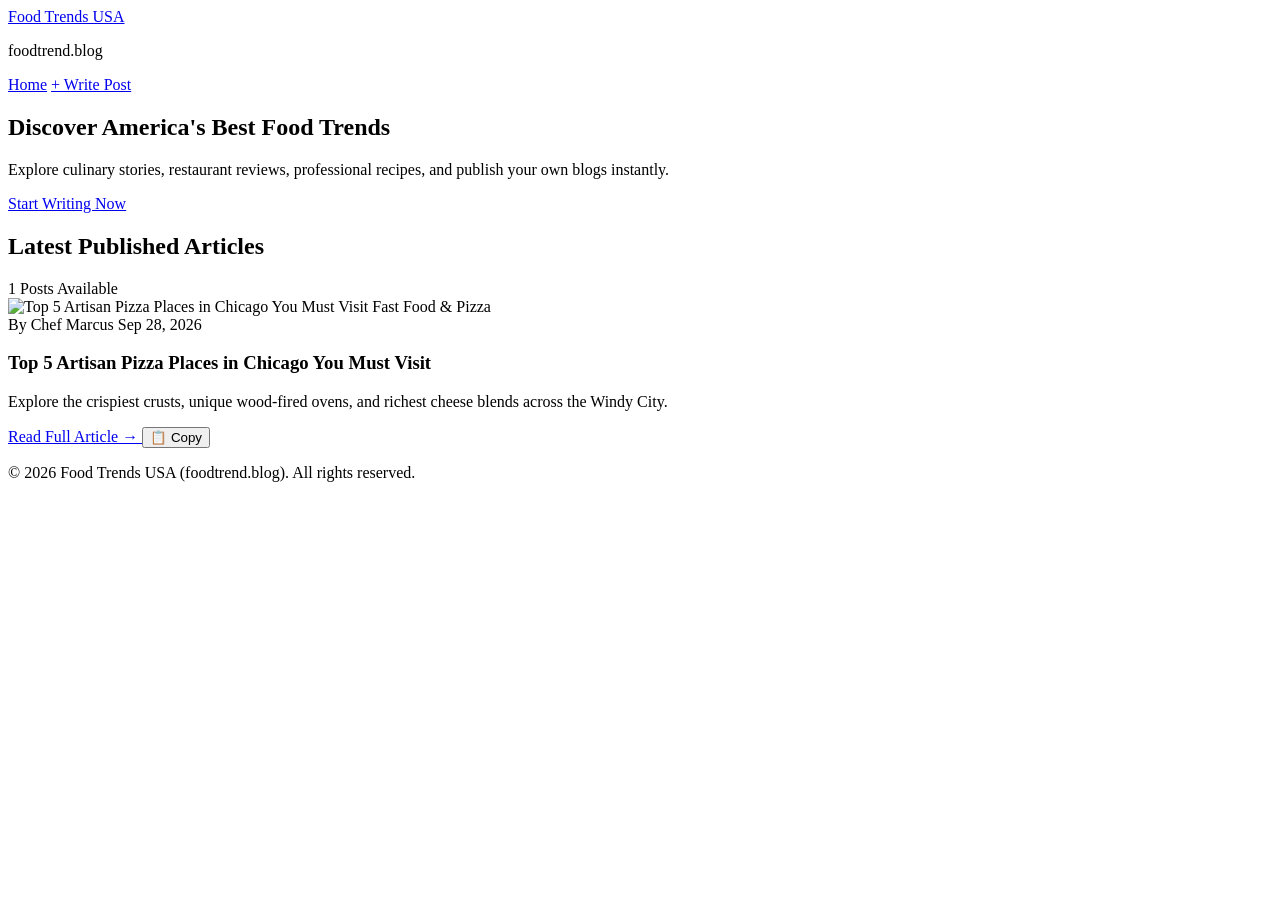
==== index.html @ 8c722fe7 "Update index.html" ====
<!DOCTYPE html>
<html lang="en">
<head>
    <meta charset="UTF-8">
    <meta name="viewport" content="width=device-width, initial-scale=1.0">
    <title>Food Trends USA - foodtrend.blog</title>
    <script src="https://cdn.tailwindcss.com"></script>
</head>
<body class="bg-gray-100 text-gray-900 font-sans">

    <!-- Navbar -->
    <header class="bg-white shadow-sm sticky top-0 z-50">
        <div class="max-w-7xl mx-auto px-6 py-4 flex justify-between items-center">
            <div>
                <a href="index.html" class="text-2xl font-black text-red-600 tracking-wider">Food Trends USA</a>
                <p class="text-xs text-gray-500">foodtrend.blog</p>
            </div>
            <nav class="space-x-6 flex items-center">
                <a href="index.html" class="font-medium text-gray-700 hover:text-red-600 transition">Home</a>
                <a href="create.html" class="bg-red-600 text-white px-5 py-2 rounded-lg font-semibold shadow hover:bg-red-700 transition">
                    + Write Post
                </a>
            </nav>
        </div>
    </header>

    <!-- Hero Section -->
    <section class="bg-gradient-to-r from-red-600 to-orange-600 text-white py-24 px-6 text-center">
        <div class="max-w-3xl mx-auto">
            <h1 class="text-4xl md:text-6xl font-extrabold mb-6 leading-tight">Discover America's Best Food Trends</h1>
            <p class="text-lg md:text-xl text-red-100 mb-8">Explore culinary stories, restaurant reviews, professional recipes, and publish your own blogs instantly.</p>
            <a href="create.html" class="inline-block bg-white text-red-600 font-bold px-8 py-3.5 rounded-full shadow-lg hover:bg-gray-100 transition">
                Start Writing Now
            </a>
        </div>
    </section>

    <!-- Blog Feed Section -->
    <main class="max-w-7xl mx-auto px-6 py-16">
        <div class="flex justify-between items-center mb-10">
            <h2 class="text-3xl font-black text-gray-800">Latest Published Articles</h2>
            <span id="postCount" class="text-sm font-semibold bg-red-100 text-red-600 px-3 py-1 rounded-full"></span>
        </div>
        
        <div id="blogGrid" class="grid grid-cols-1 md:grid-cols-2 lg:grid-cols-3 gap-8">
            <!-- Dynamic Cards Loaded via JS -->
        </div>
    </main>

    <!-- Footer -->
    <footer class="bg-gray-900 text-white py-10 text-center mt-20">
        <p class="text-sm text-gray-400">&copy; 2026 Food Trends USA (foodtrend.blog). All rights reserved.</p>
    </footer>

    <script>
        const defaultPosts = [
            {
                slug: "top-artisan-pizza-chicago",
                title: "Top 5 Artisan Pizza Places in Chicago You Must Visit",
                metaTitle: "Top 5 Artisan Pizza Places in Chicago | Food Trends USA",
                category: "Fast Food & Pizza",
                tags: "Pizza, Chicago, Cheese, Dining",
                author: "Chef Marcus",
                date: "Sep 28, 2026",
                imageUrl: "https://images.unsplash.com/photo-1513104890138-7c749659a591?auto=format&fit=crop&w=600&q=80",
                shortDesc: "Explore the crispiest crusts, unique wood-fired ovens, and richest cheese blends across the Windy City.",
                longDesc: "<h2>Introduction to Chicago Pizza Scene</h2><p>Chicago is world-famous for its deep dish, but the artisan thin-crust and wood-fired scene has exploded recently.</p><h3>Why Wood-Fired Matters</h3><p>The high heat locks in juices and creates a smoky char unmatched by standard commercial ovens.</p>"
            }
        ];

        function getPosts() {
            const stored = localStorage.getItem('foodtrend_posts');
            if (!stored) {
                localStorage.setItem('foodtrend_posts', JSON.stringify(defaultPosts));
                return defaultPosts;
            }
            return JSON.parse(stored);
        }

        function renderHome() {
            const posts = getPosts();
            const grid = document.getElementById('blogGrid');
            document.getElementById('postCount').innerText = `${posts.length} Posts Available`;
            grid.innerHTML = '';

            posts.forEach((post, index) => {
                grid.innerHTML += `
                    <article class="bg-white rounded-2xl shadow-md overflow-hidden flex flex-col justify-between border border-gray-100 hover:shadow-xl transition transform hover:-translate-y-1">
                        <div>
                            <div class="relative">
                                <img src="${post.imageUrl}" alt="${post.title}" class="w-full h-52 object-cover">
                                <span class="absolute top-4 left-4 bg-red-600 text-white text-xs font-bold px-3 py-1 rounded-full uppercase tracking-wider">${post.category || 'General'}</span>
                            </div>
                            <div class="p-6">
                                <div class="flex justify-between items-center text-xs text-gray-500 mb-2">
                                    <span>By ${post.author || 'Admin'}</span>
                                    <span>${post.date || 'Today'}</span>
                                </div>
                                <h3 class="text-xl font-bold mb-3 text-gray-900 leading-snug hover:text-red-600 cursor-pointer" onclick="viewPost('${post.slug}')">${post.title}</h3>
                                <p class="text-gray-600 text-sm line-clamp-3 mb-4">${post.shortDesc}</p>
                            </div>
                        </div>
                        <div class="px-6 pb-6 pt-0 flex items-center justify-between border-t border-gray-50 pt-4">
                            <a href="post.html?slug=${post.slug}" class="text-red-600 font-bold text-sm hover:underline flex items-center gap-1">
                                Read Full Article &rarr;
                            </a>
                            <button onclick="copyPostContent(${index})" class="text-gray-500 hover:text-gray-800 text-xs bg-gray-100 px-3 py-1.5 rounded-lg transition" title="Copy Content">
                                📋 Copy
                            </button>
                        </div>
                    </article>
                `;
            });
        }

        function viewPost(slug) {
            window.location.href = `post.html?slug=${slug}`;
        }

        function copyPostContent(index) {
            const posts = getPosts();
            const p = posts[index];
            const cleanText = `Title: ${p.title}\nMeta Title: ${p.metaTitle}\nCategory: ${p.category}\n\nSummary:\n${p.shortDesc}\n\nContent:\n${p.longDesc.replace(/<[^>]*>?/gm, '')}`;
            navigator.clipboard.writeText(cleanText).then(() => {
                alert('Blog post content copied successfully!');
            });
        }

        renderHome();
    </script>
</body>
</html>
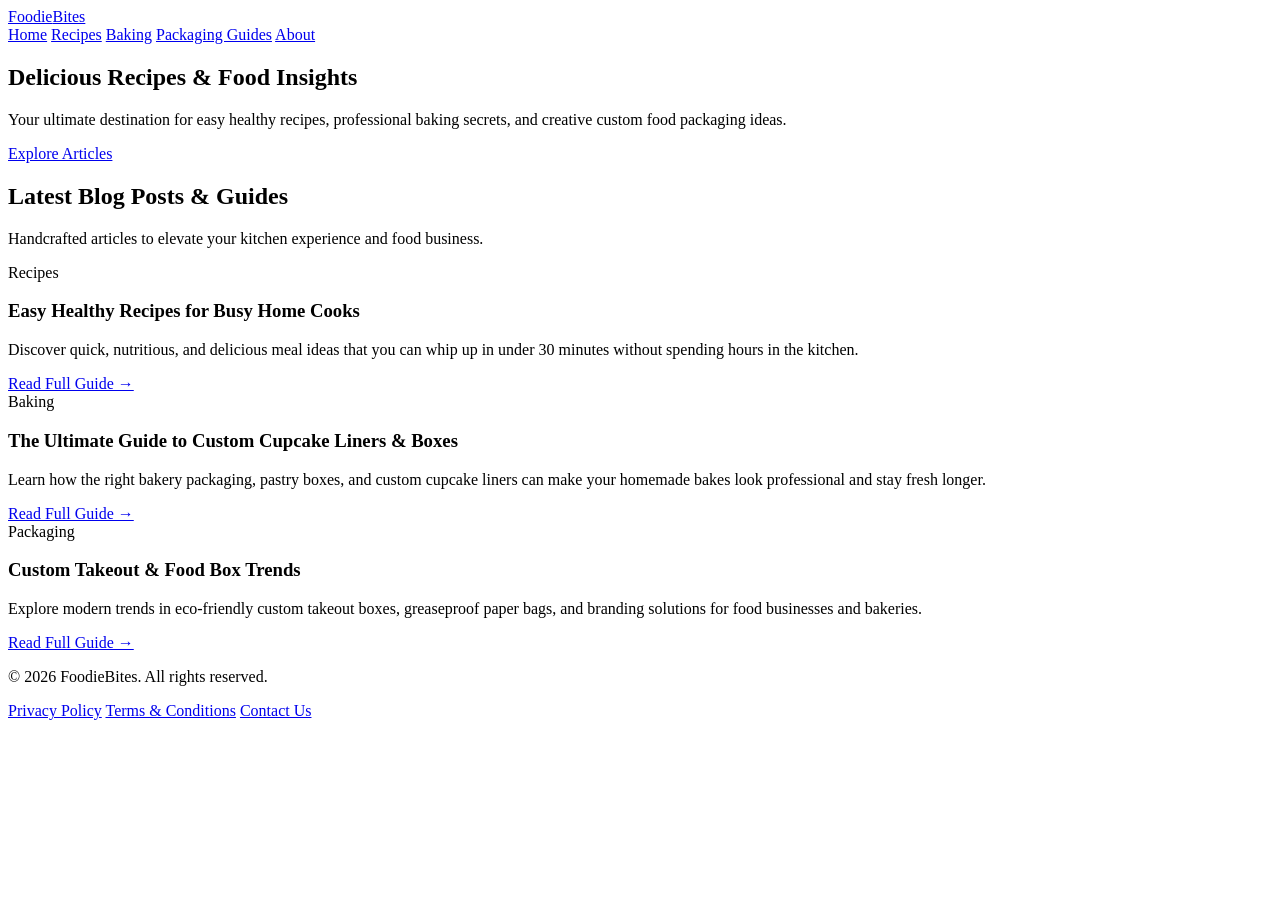
==== commit df474db9: "Update index.html" ====
--- a/index.html
+++ b/index.html
@@ -1,132 +1,88 @@
 <!DOCTYPE html>
 <html lang="en">
 <head>
-    <meta charset="UTF-8">
-    <meta name="viewport" content="width=device-width, initial-scale=1.0">
-    <title>Food Trends USA - foodtrend.blog</title>
-    <script src="https://cdn.tailwindcss.com"></script>
+  <meta charset="utf-8">
+  <meta name="viewport" content="width=device-width, initial-scale=1">
+  <!-- Google Verification Code -->
+  <meta name="google-site-verification" content="UQlY8ThGU6vv7Ort5aW_sakF5LEtKcS9gY_GCcr0m2M" />
+  <title>FoodieBites | Delicious Recipes, Baking Tips & Packaging Guides</title>
+  <meta name="description" content="Explore easy healthy recipes, expert baking tips, custom food packaging guides, and delicious meal inspiration for home cooks.">
+  <link rel="stylesheet" href="style.css">
+  <!-- Google Fonts for modern typography -->
+  <link href="https://fonts.googleapis.com/css2?family=Poppins:wght@300;400;500;600;700&display=swap" rel="stylesheet">
 </head>
-<body class="bg-gray-100 text-gray-900 font-sans">
+<body>
 
-    <!-- Navbar -->
-    <header class="bg-white shadow-sm sticky top-0 z-50">
-        <div class="max-w-7xl mx-auto px-6 py-4 flex justify-between items-center">
-            <div>
-                <a href="index.html" class="text-2xl font-black text-red-600 tracking-wider">Food Trends USA</a>
-                <p class="text-xs text-gray-500">foodtrend.blog</p>
-            </div>
-            <nav class="space-x-6 flex items-center">
-                <a href="index.html" class="font-medium text-gray-700 hover:text-red-600 transition">Home</a>
-                <a href="create.html" class="bg-red-600 text-white px-5 py-2 rounded-lg font-semibold shadow hover:bg-red-700 transition">
-                    + Write Post
-                </a>
-            </nav>
-        </div>
-    </header>
+  <!-- Header Section -->
+  <header class="site-header">
+    <div class="container header-container">
+      <a href="index.html" class="logo">Foodie<span>Bites</span></a>
+      <nav class="nav-links">
+        <a href="index.html" class="active">Home</a>
+        <a href="#recipes">Recipes</a>
+        <a href="#baking">Baking</a>
+        <a href="#packaging">Packaging Guides</a>
+        <a href="#about">About</a>
+      </nav>
+    </div>
+  </header>
 
-    <!-- Hero Section -->
-    <section class="bg-gradient-to-r from-red-600 to-orange-600 text-white py-24 px-6 text-center">
-        <div class="max-w-3xl mx-auto">
-            <h1 class="text-4xl md:text-6xl font-extrabold mb-6 leading-tight">Discover America's Best Food Trends</h1>
-            <p class="text-lg md:text-xl text-red-100 mb-8">Explore culinary stories, restaurant reviews, professional recipes, and publish your own blogs instantly.</p>
-            <a href="create.html" class="inline-block bg-white text-red-600 font-bold px-8 py-3.5 rounded-full shadow-lg hover:bg-gray-100 transition">
-                Start Writing Now
-            </a>
-        </div>
-    </section>
+  <!-- Hero Banner Section -->
+  <section class="hero-section">
+    <div class="container hero-content">
+      <h1>Delicious Recipes & Food Insights</h1>
+      <p>Your ultimate destination for easy healthy recipes, professional baking secrets, and creative custom food packaging ideas.</p>
+      <a href="#recipes" class="btn-primary">Explore Articles</a>
+    </div>
+  </section>
 
-    <!-- Blog Feed Section -->
-    <main class="max-w-7xl mx-auto px-6 py-16">
-        <div class="flex justify-between items-center mb-10">
-            <h2 class="text-3xl font-black text-gray-800">Latest Published Articles</h2>
-            <span id="postCount" class="text-sm font-semibold bg-red-100 text-red-600 px-3 py-1 rounded-full"></span>
-        </div>
-        
-        <div id="blogGrid" class="grid grid-cols-1 md:grid-cols-2 lg:grid-cols-3 gap-8">
-            <!-- Dynamic Cards Loaded via JS -->
-        </div>
-    </main>
+  <!-- Main Content / Blog Grid -->
+  <main class="container main-content">
+    <div class="section-title">
+      <h2>Latest Blog Posts & Guides</h2>
+      <p>Handcrafted articles to elevate your kitchen experience and food business.</p>
+    </div>
 
-    <!-- Footer -->
-    <footer class="bg-gray-900 text-white py-10 text-center mt-20">
-        <p class="text-sm text-gray-400">&copy; 2026 Food Trends USA (foodtrend.blog). All rights reserved.</p>
-    </footer>
+    <div class="article-grid">
+      
+      <!-- Article 1: Face Serum -> Converted to Healthy Recipe / Food Guide -->
+      <div class="card">
+        <div class="card-badge">Recipes</div>
+        <h3>Easy Healthy Recipes for Busy Home Cooks</h3>
+        <p>Discover quick, nutritious, and delicious meal ideas that you can whip up in under 30 minutes without spending hours in the kitchen.</p>
+        <a href="easy-healthy-recipes.html" class="read-more">Read Full Guide &rarr;</a>
+      </div>
 
-    <script>
-        const defaultPosts = [
-            {
-                slug: "top-artisan-pizza-chicago",
-                title: "Top 5 Artisan Pizza Places in Chicago You Must Visit",
-                metaTitle: "Top 5 Artisan Pizza Places in Chicago | Food Trends USA",
-                category: "Fast Food & Pizza",
-                tags: "Pizza, Chicago, Cheese, Dining",
-                author: "Chef Marcus",
-                date: "Sep 28, 2026",
-                imageUrl: "https://images.unsplash.com/photo-1513104890138-7c749659a591?auto=format&fit=crop&w=600&q=80",
-                shortDesc: "Explore the crispiest crusts, unique wood-fired ovens, and richest cheese blends across the Windy City.",
-                longDesc: "<h2>Introduction to Chicago Pizza Scene</h2><p>Chicago is world-famous for its deep dish, but the artisan thin-crust and wood-fired scene has exploded recently.</p><h3>Why Wood-Fired Matters</h3><p>The high heat locks in juices and creates a smoky char unmatched by standard commercial ovens.</p>"
-            }
-        ];
+      <!-- Article 2: Matte vs Glossy -> Converted to Baking / Pastry -->
+      <div class="card">
+        <div class="card-badge">Baking</div>
+        <h3>The Ultimate Guide to Custom Cupcake Liners & Boxes</h3>
+        <p>Learn how the right bakery packaging, pastry boxes, and custom cupcake liners can make your homemade bakes look professional and stay fresh longer.</p>
+        <a href="custom-cupcake-liners-boxes.html" class="read-more">Read Full Guide &rarr;</a>
+      </div>
 
-        function getPosts() {
-            const stored = localStorage.getItem('foodtrend_posts');
-            if (!stored) {
-                localStorage.setItem('foodtrend_posts', JSON.stringify(defaultPosts));
-                return defaultPosts;
-            }
-            return JSON.parse(stored);
-        }
+      <!-- Article 3: New Food Packaging Card -->
+      <div class="card">
+        <div class="card-badge">Packaging</div>
+        <h3>Custom Takeout & Food Box Trends</h3>
+        <p>Explore modern trends in eco-friendly custom takeout boxes, greaseproof paper bags, and branding solutions for food businesses and bakeries.</p>
+        <a href="custom-food-packaging-trends.html" class="read-more">Read Full Guide &rarr;</a>
+      </div>
 
-        function renderHome() {
-            const posts = getPosts();
-            const grid = document.getElementById('blogGrid');
-            document.getElementById('postCount').innerText = `${posts.length} Posts Available`;
-            grid.innerHTML = '';
+    </div>
+  </main>
 
-            posts.forEach((post, index) => {
-                grid.innerHTML += `
-                    <article class="bg-white rounded-2xl shadow-md overflow-hidden flex flex-col justify-between border border-gray-100 hover:shadow-xl transition transform hover:-translate-y-1">
-                        <div>
-                            <div class="relative">
-                                <img src="${post.imageUrl}" alt="${post.title}" class="w-full h-52 object-cover">
-                                <span class="absolute top-4 left-4 bg-red-600 text-white text-xs font-bold px-3 py-1 rounded-full uppercase tracking-wider">${post.category || 'General'}</span>
-                            </div>
-                            <div class="p-6">
-                                <div class="flex justify-between items-center text-xs text-gray-500 mb-2">
-                                    <span>By ${post.author || 'Admin'}</span>
-                                    <span>${post.date || 'Today'}</span>
-                                </div>
-                                <h3 class="text-xl font-bold mb-3 text-gray-900 leading-snug hover:text-red-600 cursor-pointer" onclick="viewPost('${post.slug}')">${post.title}</h3>
-                                <p class="text-gray-600 text-sm line-clamp-3 mb-4">${post.shortDesc}</p>
-                            </div>
-                        </div>
-                        <div class="px-6 pb-6 pt-0 flex items-center justify-between border-t border-gray-50 pt-4">
-                            <a href="post.html?slug=${post.slug}" class="text-red-600 font-bold text-sm hover:underline flex items-center gap-1">
-                                Read Full Article &rarr;
-                            </a>
-                            <button onclick="copyPostContent(${index})" class="text-gray-500 hover:text-gray-800 text-xs bg-gray-100 px-3 py-1.5 rounded-lg transition" title="Copy Content">
-                                📋 Copy
-                            </button>
-                        </div>
-                    </article>
-                `;
-            });
-        }
+  <!-- Footer Section -->
+  <footer class="site-footer">
+    <div class="container footer-content">
+      <p>&copy; 2026 FoodieBites. All rights reserved.</p>
+      <div class="footer-links">
+        <a href="#">Privacy Policy</a>
+        <a href="#">Terms & Conditions</a>
+        <a href="#">Contact Us</a>
+      </div>
+    </div>
+  </footer>
 
-        function viewPost(slug) {
-            window.location.href = `post.html?slug=${slug}`;
-        }
-
-        function copyPostContent(index) {
-            const posts = getPosts();
-            const p = posts[index];
-            const cleanText = `Title: ${p.title}\nMeta Title: ${p.metaTitle}\nCategory: ${p.category}\n\nSummary:\n${p.shortDesc}\n\nContent:\n${p.longDesc.replace(/<[^>]*>?/gm, '')}`;
-            navigator.clipboard.writeText(cleanText).then(() => {
-                alert('Blog post content copied successfully!');
-            });
-        }
-
-        renderHome();
-    </script>
 </body>
 </html>
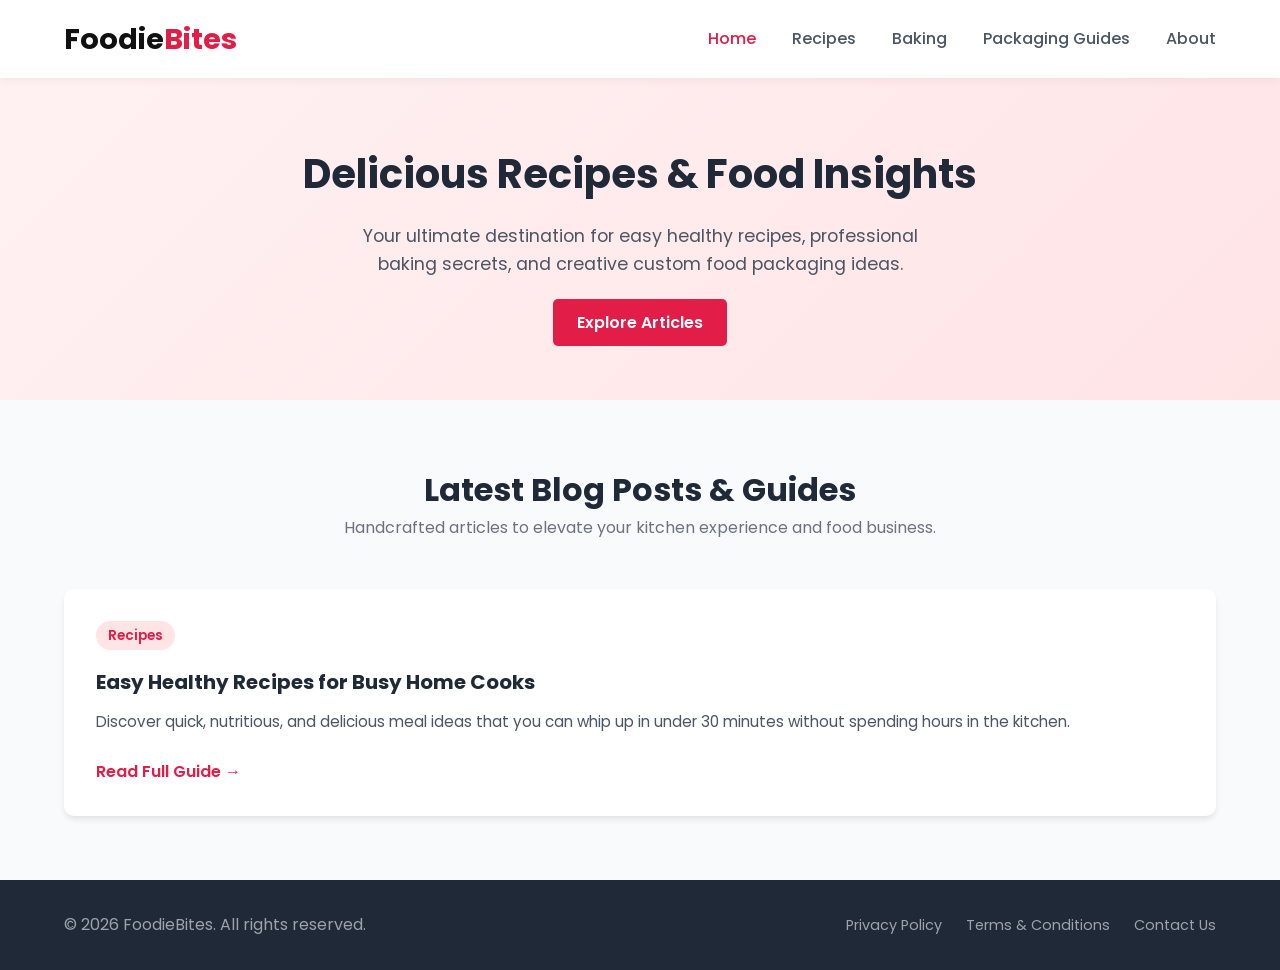
==== commit dace7637: "Update index.html" ====
--- a/index.html
+++ b/index.html
@@ -53,21 +53,6 @@
         <a href="easy-healthy-recipes.html" class="read-more">Read Full Guide &rarr;</a>
       </div>
 
-      <!-- Article 2: Matte vs Glossy -> Converted to Baking / Pastry -->
-      <div class="card">
-        <div class="card-badge">Baking</div>
-        <h3>The Ultimate Guide to Custom Cupcake Liners & Boxes</h3>
-        <p>Learn how the right bakery packaging, pastry boxes, and custom cupcake liners can make your homemade bakes look professional and stay fresh longer.</p>
-        <a href="custom-cupcake-liners-boxes.html" class="read-more">Read Full Guide &rarr;</a>
-      </div>
-
-      <!-- Article 3: New Food Packaging Card -->
-      <div class="card">
-        <div class="card-badge">Packaging</div>
-        <h3>Custom Takeout & Food Box Trends</h3>
-        <p>Explore modern trends in eco-friendly custom takeout boxes, greaseproof paper bags, and branding solutions for food businesses and bakeries.</p>
-        <a href="custom-food-packaging-trends.html" class="read-more">Read Full Guide &rarr;</a>
-      </div>
 
     </div>
   </main>
--- a/style.css
+++ b/style.css
@@ -0,0 +1,210 @@
+/* Global Reset & Styling */
+* {
+  margin: 0;
+  padding: 0;
+  box-sizing: border-box;
+}
+
+body {
+  font-family: 'Poppins', sans-serif;
+  color: #333;
+  background-color: #f9fafb;
+  line-height: 1.6;
+}
+
+.container {
+  width: 90%;
+  max-width: 1200px;
+  margin: 0 auto;
+}
+
+/* Header */
+.site-header {
+  background: #ffffff;
+  box-shadow: 0 2px 10px rgba(0,0,0,0.05);
+  position: sticky;
+  top: 0;
+  z-index: 100;
+}
+
+.header-container {
+  display: flex;
+  justify-content: space-between;
+  align-items: center;
+  padding: 1rem 0;
+}
+
+.logo {
+  font-size: 1.8rem;
+  font-weight: 700;
+  color: #111;
+  text-decoration: none;
+}
+
+.logo span {
+  color: #e11d48;
+}
+
+.nav-links a {
+  margin-left: 2rem;
+  text-decoration: none;
+  color: #4b5563;
+  font-weight: 500;
+  transition: color 0.3s;
+}
+
+.nav-links a:hover, .nav-links a.active {
+  color: #e11d48;
+}
+
+/* Hero Section */
+.hero-section {
+  background: linear-gradient(135deg, #fff1f2 0%, #ffe4e6 100%);
+  padding: 4rem 0;
+  text-align: center;
+}
+
+.hero-content h1 {
+  font-size: 2.5rem;
+  color: #1f2937;
+  margin-bottom: 1rem;
+}
+
+.hero-content p {
+  font-size: 1.1rem;
+  color: #4b5563;
+  max-width: 600px;
+  margin: 0 auto 2rem auto;
+}
+
+.btn-primary {
+  background-color: #e11d48;
+  color: #fff;
+  padding: 0.75rem 1.5rem;
+  border-radius: 5px;
+  text-decoration: none;
+  font-weight: 600;
+  transition: background 0.3s;
+}
+
+.btn-primary:hover {
+  background-color: #be123c;
+}
+
+/* Main Content & Grid */
+.main-content {
+  padding: 4rem 0;
+}
+
+.section-title {
+  text-align: center;
+  margin-bottom: 3rem;
+}
+
+.section-title h2 {
+  font-size: 2rem;
+  color: #1f2937;
+}
+
+.section-title p {
+  color: #6b7280;
+}
+
+.article-grid {
+  display: grid;
+  grid-template-columns: repeat(auto-fit, minmax(320px, 1fr));
+  gap: 2rem;
+}
+
+/* Card Styling */
+.card {
+  background: #ffffff;
+  padding: 2rem;
+  border-radius: 10px;
+  box-shadow: 0 4px 6px -1px rgba(0, 0, 0, 0.1);
+  transition: transform 0.3s, box-shadow 0.3s;
+  display: flex;
+  flex-direction: column;
+  justify-content: space-between;
+}
+
+.card:hover {
+  transform: translateY(-5px);
+  box-shadow: 0 10px 15px -3px rgba(0, 0, 0, 0.1);
+}
+
+.card-badge {
+  display: inline-block;
+  background-color: #fffe1;
+  background-color: #ffe4e6;
+  color: #e11d48;
+  padding: 0.25rem 0.75rem;
+  font-size: 0.85rem;
+  font-weight: 600;
+  border-radius: 20px;
+  margin-bottom: 1rem;
+  width: fit-content;
+}
+
+.card h3 {
+  font-size: 1.25rem;
+  color: #1f2937;
+  margin-bottom: 0.75rem;
+}
+
+.card p {
+  color: #4b5563;
+  font-size: 0.95rem;
+  margin-bottom: 1.5rem;
+}
+
+.read-more {
+  color: #e11d48;
+  text-decoration: none;
+  font-weight: 600;
+  display: inline-flex;
+  align-items: center;
+  gap: 0.5rem;
+  margin-top: auto;
+}
+
+.read-more:hover {
+  text-decoration: underline;
+}
+
+/* Footer */
+.site-footer {
+  background-color: #1f2937;
+  color: #9ca3af;
+  padding: 2rem 0;
+  text-align: center;
+}
+
+.footer-content {
+  display: flex;
+  flex-direction: column;
+  gap: 1rem;
+  align-items: center;
+}
+
+.footer-links {
+  display: flex;
+  gap: 1.5rem;
+}
+
+.footer-links a {
+  color: #9ca3af;
+  text-decoration: none;
+  font-size: 0.9rem;
+}
+
+.footer-links a:hover {
+  color: #fff;
+}
+
+@media(min-width: 768px) {
+  .footer-content {
+    flex-direction: row;
+    justify-content: space-between;
+  }
+}
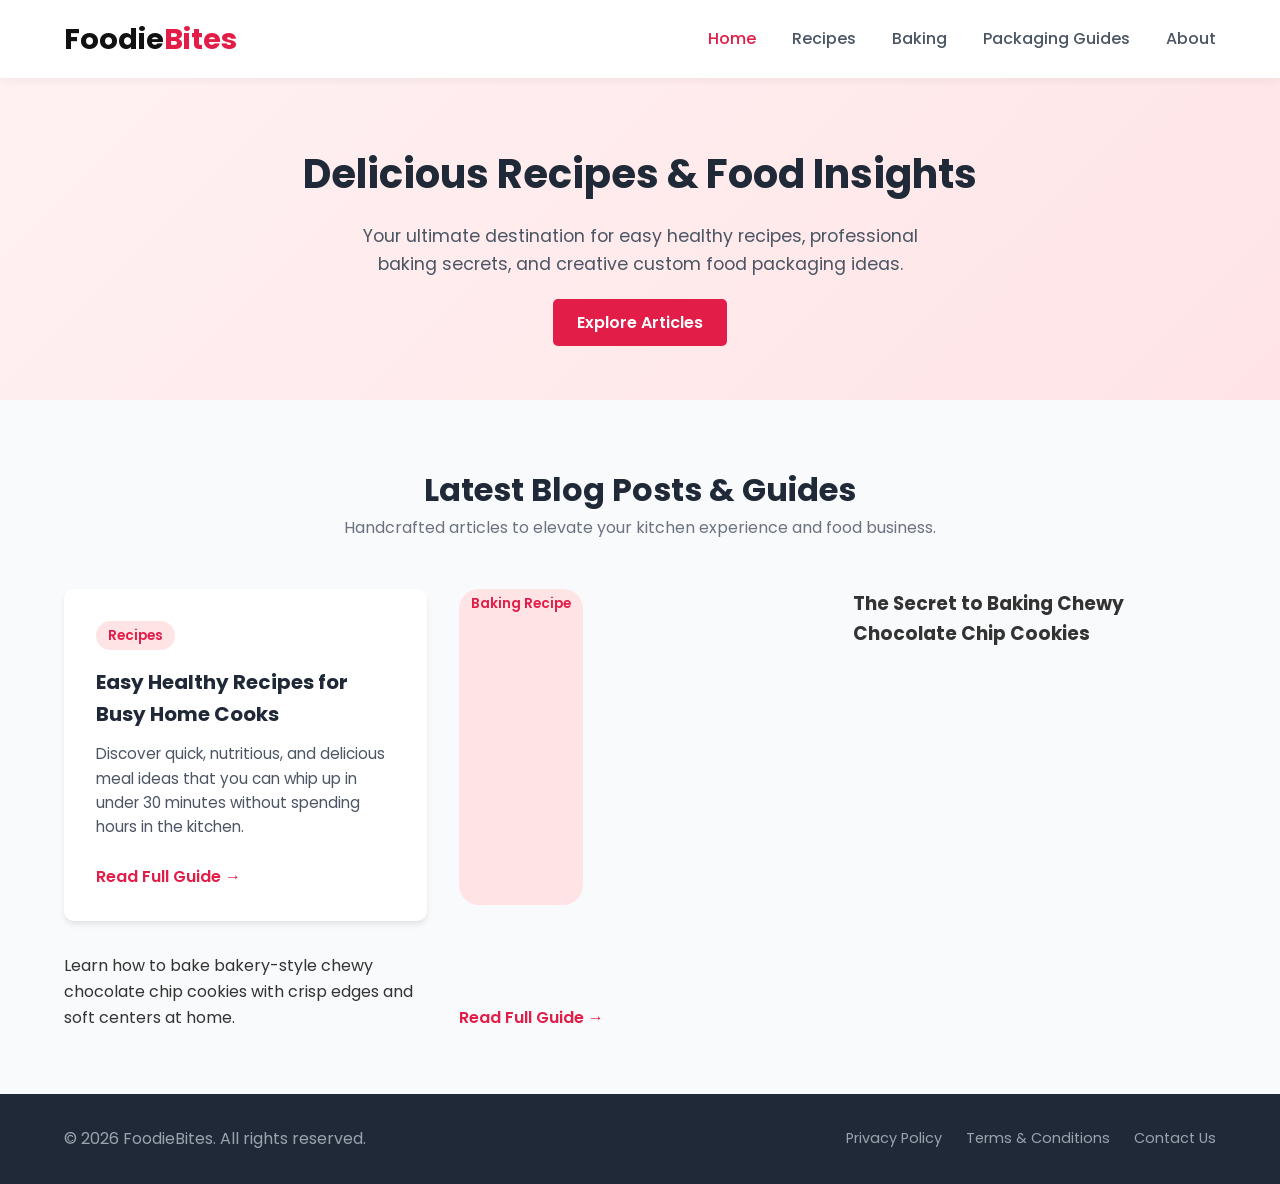
==== commit 72de82a9: "Add baking recipe section to index.html" ====
--- a/index.html
+++ b/index.html
@@ -52,6 +52,12 @@
         <p>Discover quick, nutritious, and delicious meal ideas that you can whip up in under 30 minutes without spending hours in the kitchen.</p>
         <a href="easy-healthy-recipes.html" class="read-more">Read Full Guide &rarr;</a>
       </div>
+      
+      <div class="card-badge">Baking Recipe</div>
+        <h3>The Secret to Baking Chewy Chocolate Chip Cookies</h3>
+        <p>Learn how to bake bakery-style chewy chocolate chip cookies with crisp edges and soft centers at home.</p>
+        <a href="chocolate-chip-cookies.html" class="read-more">Read Full Guide &rarr;</a>
+      </div>
 
 
     </div>
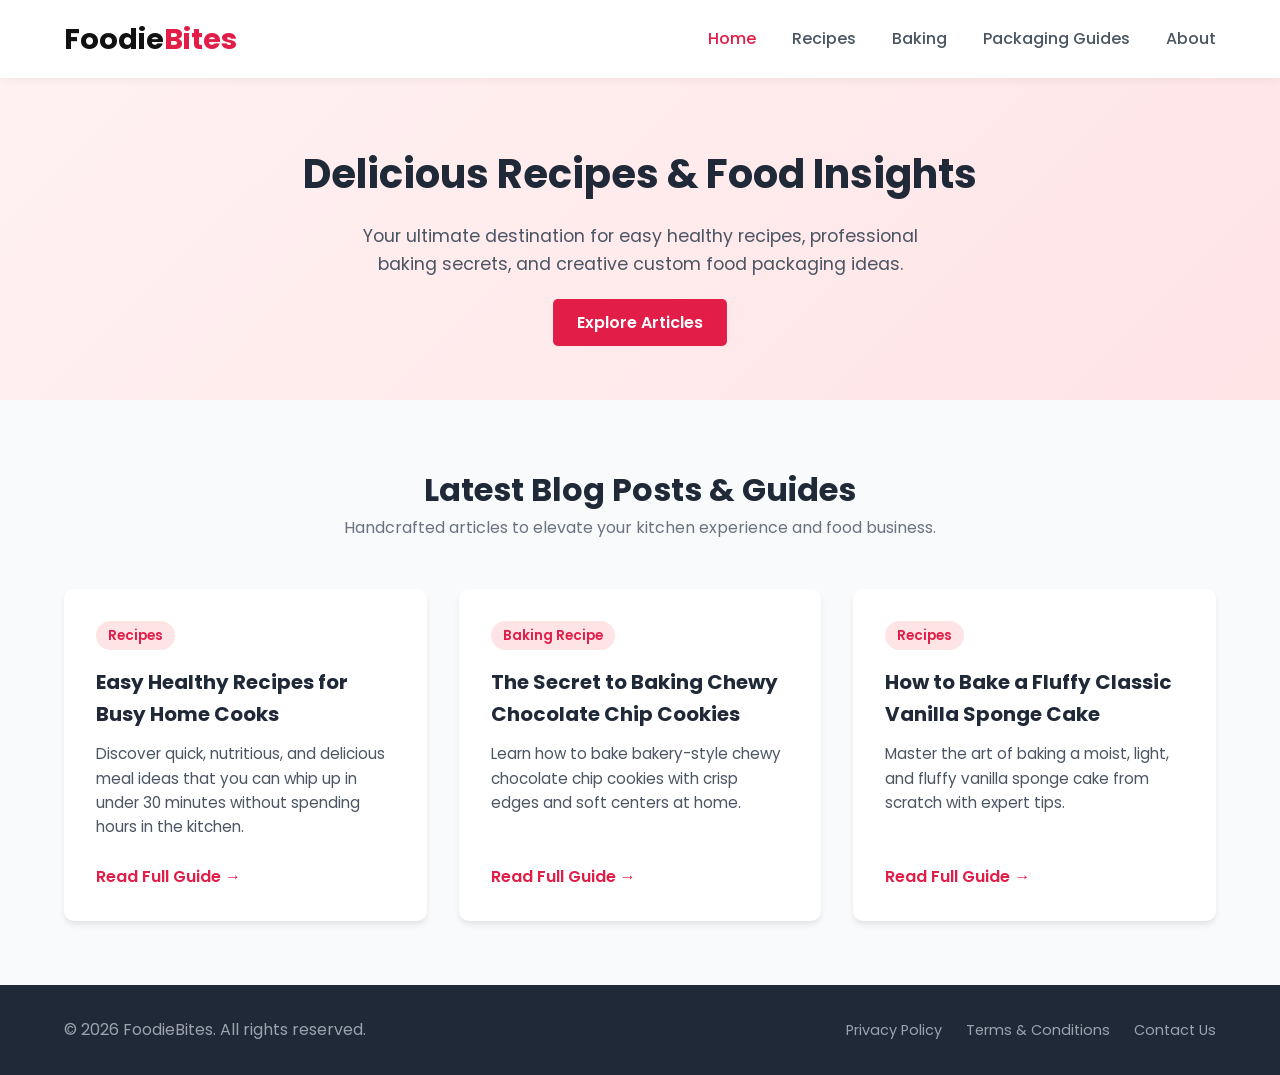
==== commit f4936166: "Update index.html" ====
--- a/index.html
+++ b/index.html
@@ -53,10 +53,19 @@
         <a href="easy-healthy-recipes.html" class="read-more">Read Full Guide &rarr;</a>
       </div>
       
+      <div class="card">
       <div class="card-badge">Baking Recipe</div>
         <h3>The Secret to Baking Chewy Chocolate Chip Cookies</h3>
         <p>Learn how to bake bakery-style chewy chocolate chip cookies with crisp edges and soft centers at home.</p>
         <a href="chocolate-chip-cookies.html" class="read-more">Read Full Guide &rarr;</a>
+      </div>
+      
+
+      <div class="card">
+        <div class="card-badge">Recipes</div>
+        <h3>How to Bake a Fluffy Classic Vanilla Sponge Cake</h3>
+        <p>Master the art of baking a moist, light, and fluffy vanilla sponge cake from scratch with expert tips.</p>
+        <a href="vanilla-sponge-cake.html" class="read-more">Read Full Guide &rarr;</a>
       </div>
 
 
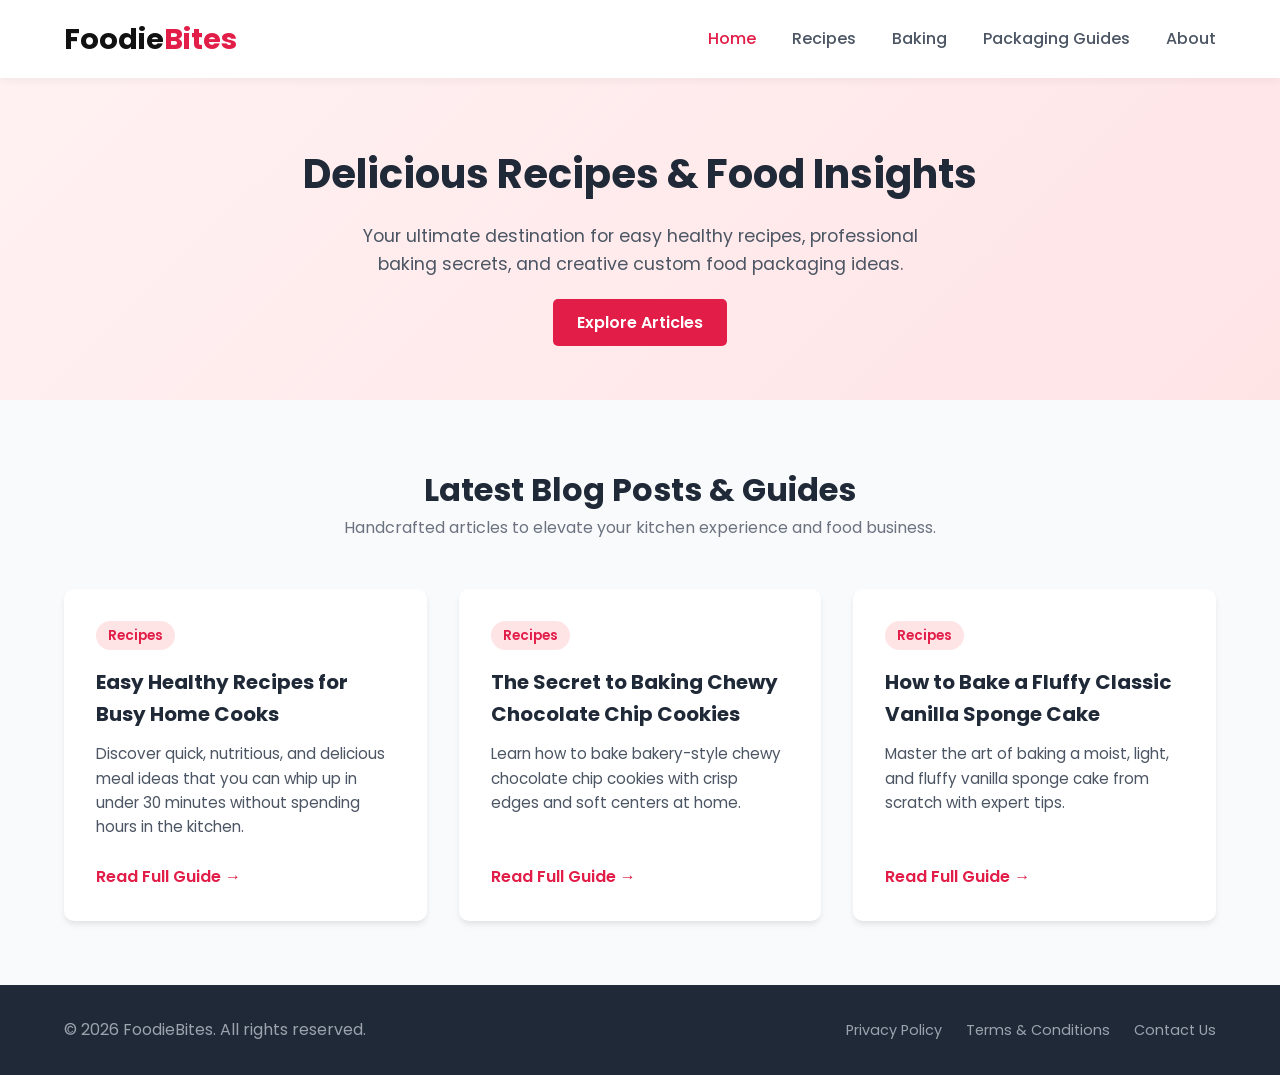
==== commit 220ba4c1: "Update index.html" ====
--- a/index.html
+++ b/index.html
@@ -54,7 +54,7 @@
       </div>
       
       <div class="card">
-      <div class="card-badge">Baking Recipe</div>
+      <div class="card-badge">Recipes</div>
         <h3>The Secret to Baking Chewy Chocolate Chip Cookies</h3>
         <p>Learn how to bake bakery-style chewy chocolate chip cookies with crisp edges and soft centers at home.</p>
         <a href="chocolate-chip-cookies.html" class="read-more">Read Full Guide &rarr;</a>
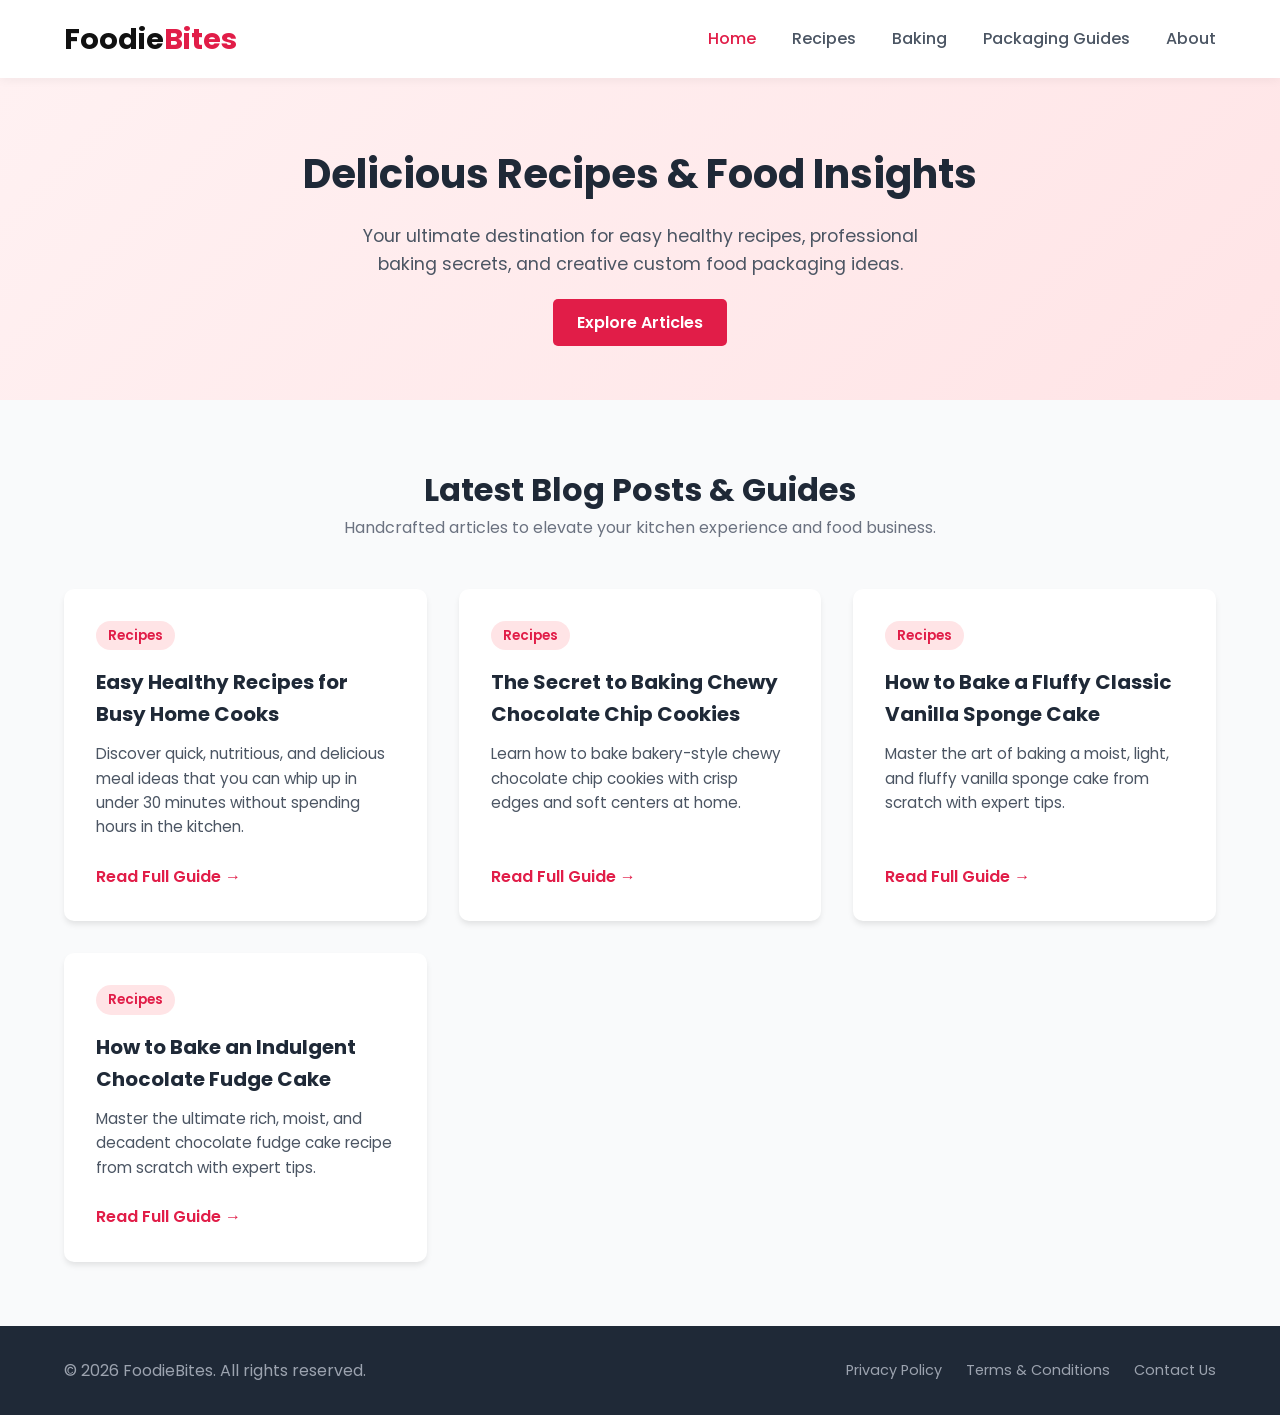
==== commit 4a9e65ee: "Add chocolate fudge cake recipe section to index.html" ====
--- a/index.html
+++ b/index.html
@@ -68,6 +68,13 @@
         <a href="vanilla-sponge-cake.html" class="read-more">Read Full Guide &rarr;</a>
       </div>
 
+      <div class="card">
+        <div class="card-badge">Recipes</div>
+        <h3>How to Bake an Indulgent Chocolate Fudge Cake</h3>
+        <p>Master the ultimate rich, moist, and decadent chocolate fudge cake recipe from scratch with expert tips.</p>
+        <a href="chocolate-fudge-cake.html" class="read-more">Read Full Guide &rarr;</a>
+      </div>
+
 
     </div>
   </main>
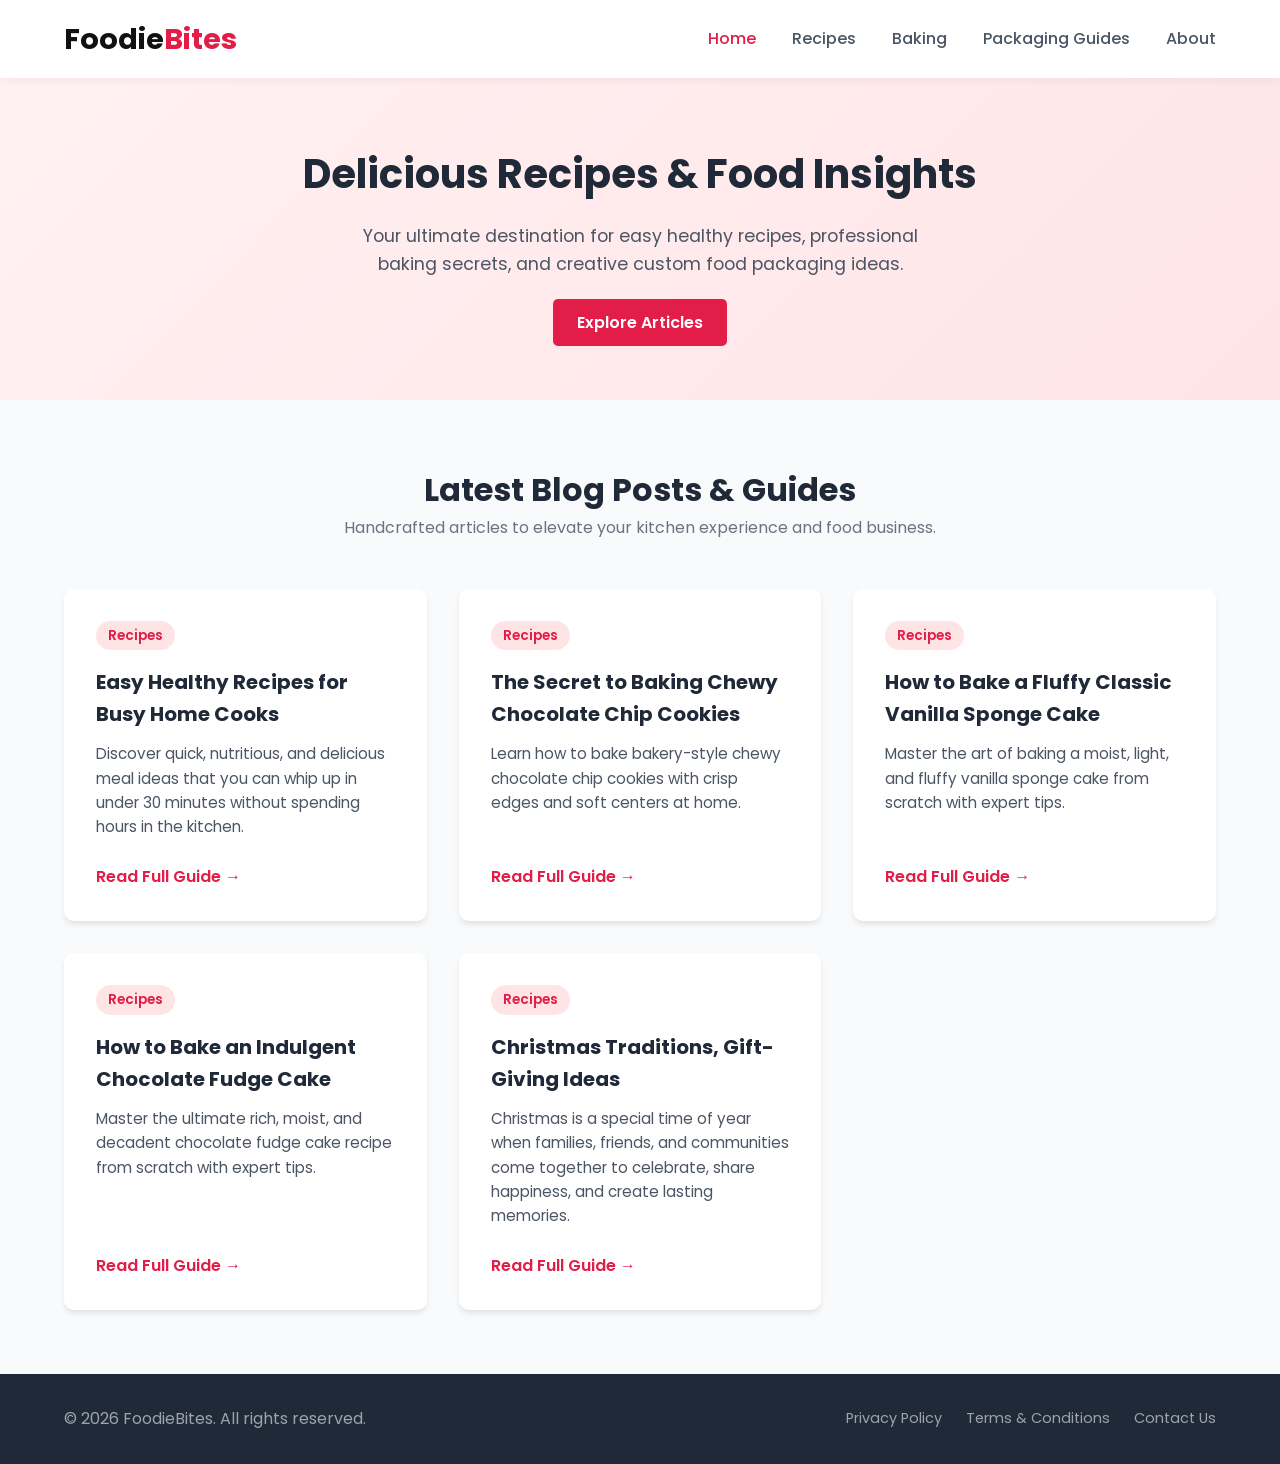
==== commit d9ea30db: "Update index.html" ====
--- a/index.html
+++ b/index.html
@@ -74,6 +74,13 @@
         <p>Master the ultimate rich, moist, and decadent chocolate fudge cake recipe from scratch with expert tips.</p>
         <a href="chocolate-fudge-cake.html" class="read-more">Read Full Guide &rarr;</a>
       </div>
+      
+      <div class="card">
+        <div class="card-badge">Recipes</div>
+        <h3>Christmas Traditions, Gift-Giving Ideas</h3>
+        <p>Christmas is a special time of year when families, friends, and communities come together to celebrate, share happiness, and create lasting memories.</p>
+        <a href="christmas-traditions-gift-giving-ideas.html" class="read-more">Read Full Guide &rarr;</a>
+      </div>
 
 
     </div>
